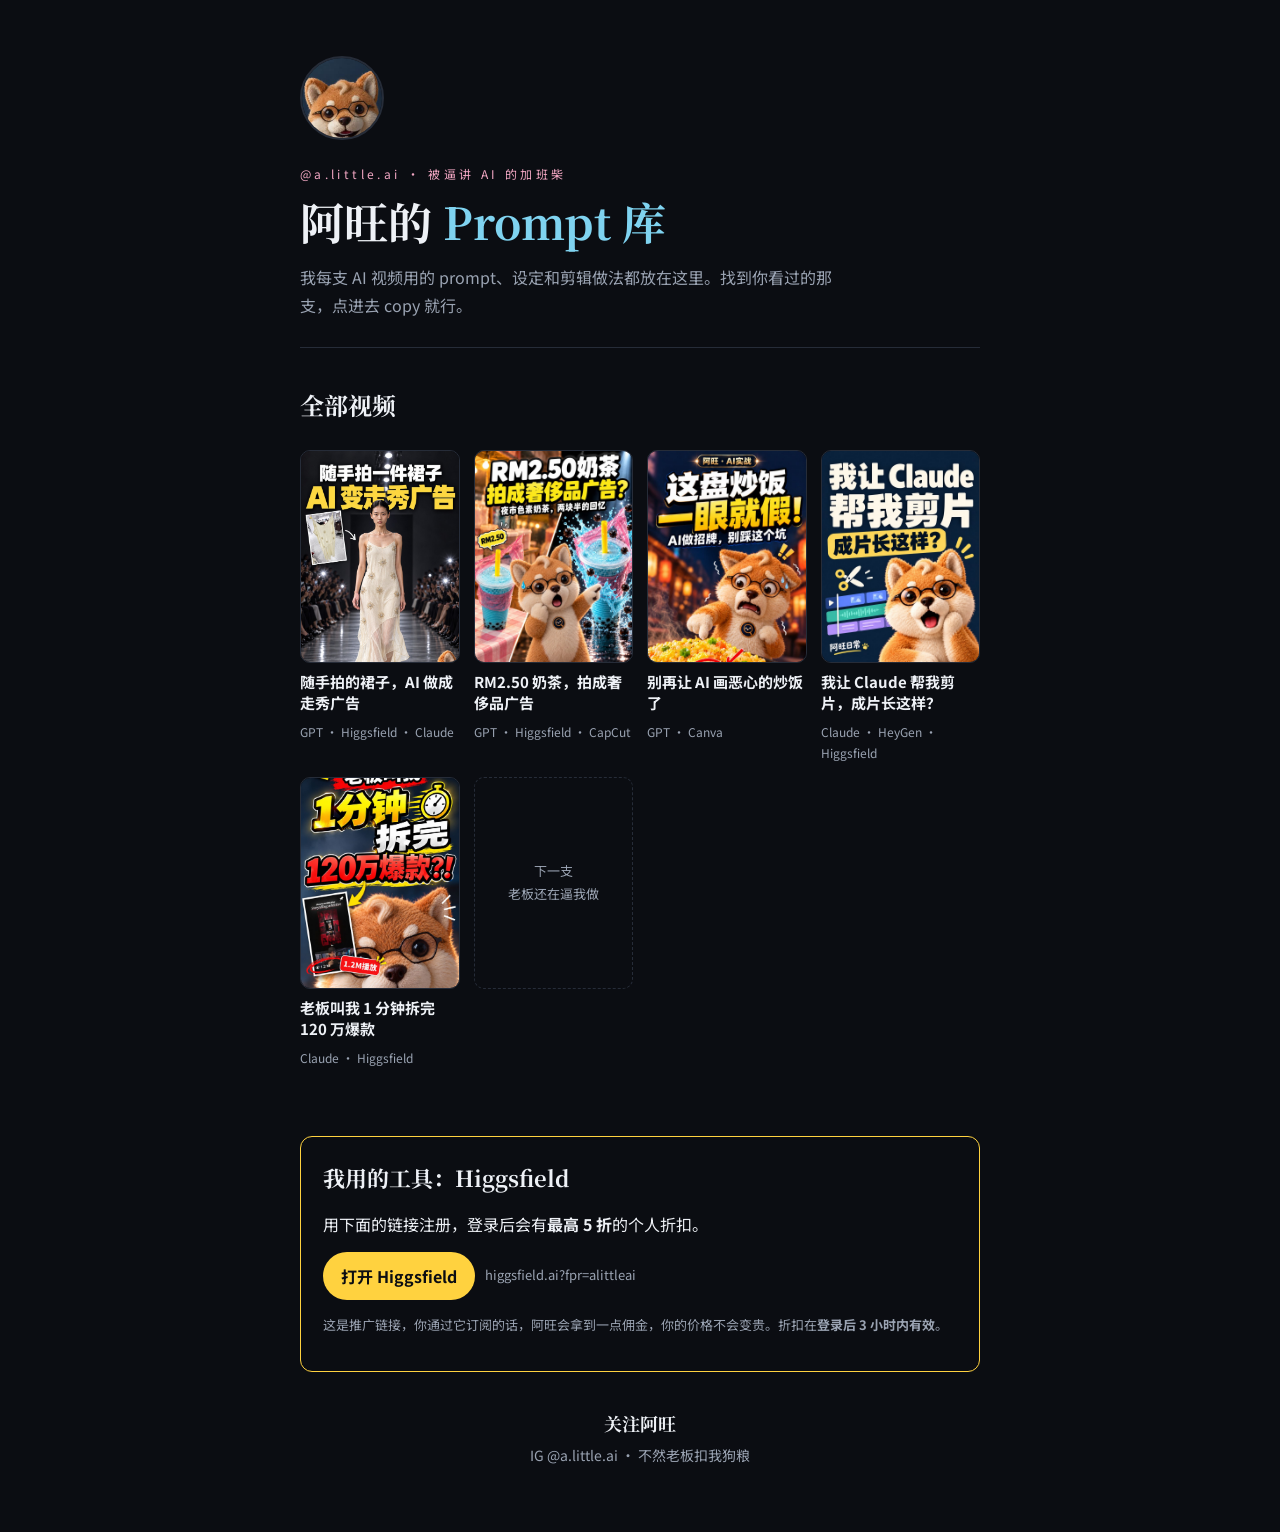
==== index.html @ aad86fa4 "Swap viral poster for runway poster in home share image Co-Authored-By: Claude Opus 5.5 <noreply@ant" ====
<!doctype html>
<html lang="zh-Hans">
<head>
<meta charset="utf-8">
<meta name="viewport" content="width=device-width, initial-scale=1, viewport-fit=cover">
<title>阿旺的 Prompt 库</title>
<meta name="description" content="阿旺每支 AI 视频的完整 prompt、设定和做法，直接 copy 就能用">
<meta property="og:title" content="阿旺的 Prompt 库">
<meta property="og:description" content="阿旺每支 AI 视频的完整 prompt、设定和做法，直接 copy 就能用">
<meta property="og:image" content="https://alittleai.github.io/assets/og-home-v2.jpg">
<meta property="og:image:width" content="1080">
<meta property="og:image:height" content="1350">
<link rel="icon" href="assets/awang.jpg">
<link rel="preconnect" href="https://fonts.googleapis.com">
<link rel="stylesheet" href="https://fonts.googleapis.com/css2?family=Noto+Serif+SC:wght@400;700&family=Noto+Sans+SC:wght@400;500;700&family=JetBrains+Mono:wght@400&display=swap">
<link rel="stylesheet" href="assets/style.css">
</head>
<body>
<div class="wrap">
<header>
  <img class="hero-av" src="assets/awang.jpg" alt="阿旺">
  <div class="eyebrow" style="margin-top:16px;text-transform:none">@a.little.ai · 被逼讲 AI 的加班柴</div>
  <h1>阿旺的 <em>Prompt 库</em></h1>
  <p class="lede">我每支 AI 视频用的 prompt、设定和剪辑做法都放在这里。找到你看过的那支，点进去 copy 就行。</p>
</header>
<section style="border-bottom:none">
  <h2>全部视频</h2>
  <div class="grid">
    <a class="card" href="runway/">
      <img src="assets/runway-cover.jpg" alt="随手拍一件裙子，AI 变走秀广告封面" style="object-position:top">
      <b>随手拍的裙子，AI 做成走秀广告</b>
      <span>GPT · Higgsfield · Claude</span>
    </a>
    <a class="card" href="milktea/">
      <img src="assets/milktea-cover.jpg" alt="RM2.50 奶茶拍成奢侈品广告封面">
      <b>RM2.50 奶茶，拍成奢侈品广告</b>
      <span>GPT · Higgsfield · CapCut</span>
    </a>
    <a class="card" href="friedrice/">
      <img src="assets/friedrice-cover.jpg" alt="这盘炒饭一眼就假封面">
      <b>别再让 AI 画恶心的炒饭了</b>
      <span>GPT · Canva</span>
    </a>
    <a class="card" href="cut/">
      <img src="assets/cut-cover-v2.jpg" alt="我让 Claude 帮我剪片，成片长这样？封面">
      <b>我让 Claude 帮我剪片，成片长这样？</b>
      <span>Claude · HeyGen · Higgsfield</span>
    </a>
    <a class="card" href="viral/">
      <img src="assets/viral-cover.jpg" alt="老板叫我1分钟拆完120万爆款封面">
      <b>老板叫我 1 分钟拆完 120 万爆款</b>
      <span>Claude · Higgsfield</span>
    </a>
    <div class="soon">下一支<br>老板还在逼我做</div>
  </div>
</section>
<div class="deal">
  <h2>我用的工具：Higgsfield</h2>
  <p>用下面的链接注册，登录后会有<b>最高 5 折</b>的个人折扣。</p>
  <div class="link-row">
    <a href="https://higgsfield.ai?fpr=alittleai" target="_blank" rel="noopener">打开 Higgsfield</a>
    <span class="small">higgsfield.ai?fpr=alittleai</span>
  </div>
  <p class="small">这是推广链接，你通过它订阅的话，阿旺会拿到一点佣金，你的价格不会变贵。折扣在<b>登录后 3 小时内有效</b>。</p>
</div>
<footer>
  <strong>关注阿旺</strong>
  IG @a.little.ai · 不然老板扣我狗粮
</footer>
</div>
</body>
</html>
---- assets/style.css ----
/* Layout: single reading column, dark "black studio" ground, steps as a real 1→4 sequence, prompts as copyable code panels */
:root{
  --bg:#0b0d12;          /* black studio */
  --panel:#141821;
  --line:#262c38;
  --fg:#eef1f6;
  --muted:#9aa3b2;
  --blue:#7fd3f0;        /* the sky-blue 色素 */
  --pink:#f2a7c3;        /* pasar malam plastic bag */
  --yellow:#ffd23f;      /* yellow straw */
  --serif:"Noto Serif SC","Songti SC",serif;
  --sans:"Noto Sans SC","PingFang SC","Microsoft YaHei",system-ui,sans-serif;
  --mono:"JetBrains Mono",ui-monospace,Menlo,Consolas,monospace;
  color-scheme:dark;
}
*{box-sizing:border-box}
body{background:var(--bg);color:var(--fg);font-family:var(--sans);font-size:16px;line-height:1.75;
  padding-left:max(16px,env(safe-area-inset-left,0px));padding-right:max(16px,env(safe-area-inset-right,0px));padding-block:0 56px}
.wrap{max-width:680px;margin:0 auto}
header{padding-block:48px 28px;border-bottom:1px solid var(--line);
  background:linear-gradient(to bottom, transparent 0, transparent 100%)}
.eyebrow{font-size:12px;letter-spacing:.28em;color:var(--pink);text-transform:uppercase}
h1{font-family:var(--serif);font-weight:700;font-size:clamp(30px,7vw,44px);line-height:1.25;margin:10px 0 14px;text-wrap:balance}
h1 em{font-style:normal;color:var(--blue)}
.lede{color:var(--muted);margin:0;max-width:34em}
.flow{display:flex;flex-wrap:wrap;gap:8px;margin-top:20px}
.flow span{font-size:13px;padding:4px 12px;border:1px solid var(--line);border-radius:999px;color:var(--fg)}
.flow span.arrow{border:none;color:var(--muted);padding-inline:0}
section{padding-block:36px 8px;border-bottom:1px solid var(--line)}
.step{display:flex;align-items:baseline;gap:14px}
.num{font-family:var(--serif);font-size:34px;color:var(--yellow);line-height:1;min-width:1.2em}
h2{font-family:var(--serif);font-size:24px;margin:0;text-wrap:balance}
.body{margin-left:calc(1.2em * 34 / 16 + 14px)}
@media (max-width:480px){.body{margin-left:0}}
p{margin:12px 0}
ul{margin:10px 0;padding-left:1.2em}
li{margin:4px 0}
.muted{color:var(--muted)}
.chips{display:flex;flex-wrap:wrap;gap:8px;margin:14px 0}
.chip{font-family:var(--mono);font-size:13px;padding:4px 10px;background:var(--panel);border:1px solid var(--line);border-radius:6px}
.chip b{color:var(--yellow);font-weight:400}
.order{display:grid;gap:8px;margin:14px 0;padding:0;list-style:none}
.order li{display:flex;gap:10px;align-items:baseline;margin:0}
.order code{font-family:var(--mono);font-size:13px;color:var(--blue);min-width:5.5em}
.prompt{margin:16px 0 8px;border:1px solid var(--line);border-radius:10px;background:var(--panel);min-width:0}
.prompt-head{display:flex;justify-content:space-between;align-items:center;gap:12px;padding:10px 14px;border-bottom:1px solid var(--line)}
.prompt-head span{font-size:13px;color:var(--muted)}
.copy{font:inherit;font-size:13px;padding:6px 14px;border-radius:999px;border:1px solid var(--blue);background:transparent;color:var(--blue);cursor:pointer}
.copy:hover{background:var(--blue);color:var(--bg)}
.copy:focus-visible{outline:2px solid var(--yellow);outline-offset:2px}
.copy.done{background:var(--blue);color:var(--bg)}
pre{margin:0;padding:14px;overflow-x:auto;white-space:pre-wrap;word-break:break-word;font-family:var(--mono);font-size:12.5px;line-height:1.6;color:#d6dbe4;max-height:340px;overflow-y:auto}
.note{border-left:2px solid var(--pink);padding:2px 0 2px 14px;color:var(--muted);margin:16px 0}
.deal{margin-top:36px;padding:22px;border:1px solid var(--yellow);border-radius:12px}
.deal h2{font-size:22px}
.link-row{display:flex;flex-wrap:wrap;gap:10px;align-items:center;margin:14px 0}
.link-row a{color:var(--bg);background:var(--yellow);text-decoration:none;padding:10px 18px;border-radius:999px;font-weight:700}
.link-row a:focus-visible{outline:2px solid var(--fg);outline-offset:2px}
.small{font-size:13px;color:var(--muted)}
footer{padding-top:36px;text-align:center;color:var(--muted);font-size:14px}
footer strong{font-family:var(--serif);color:var(--fg);font-size:18px;display:block;margin-bottom:4px}
@media (prefers-reduced-motion:reduce){*{transition:none!important}}

.top{display:flex;align-items:center;gap:10px;padding-block:18px 0;text-decoration:none;color:var(--fg)}
.top img{width:36px;height:36px;border-radius:50%}
.top span{font-family:var(--serif);font-weight:700}
.top small{color:var(--muted);font-size:13px;margin-left:auto}
.grid{display:grid;grid-template-columns:repeat(auto-fill,minmax(150px,1fr));gap:14px;margin:24px 0}
.card{display:flex;flex-direction:column;gap:8px;text-decoration:none;color:var(--fg);min-width:0}
.card img{width:100%;aspect-ratio:3/4;object-fit:cover;border-radius:10px;border:1px solid var(--line);max-width:100%}
.card b{font-size:15px;line-height:1.4}
.card span{font-size:12px;color:var(--muted)}
.card:hover img{border-color:var(--blue)}
.card:focus-visible{outline:2px solid var(--yellow);outline-offset:4px;border-radius:10px}
.soon{display:flex;align-items:center;justify-content:center;aspect-ratio:3/4;border:1px dashed var(--line);border-radius:10px;color:var(--muted);font-size:13px;text-align:center;padding:12px}
.hero-av{width:84px;height:84px;border-radius:50%;border:2px solid var(--line)}
.shot{display:block;width:100%;height:auto;border-radius:10px;border:1px solid var(--line);margin:16px 0 6px}
.cap{font-size:13px;color:var(--muted);margin:0 0 8px}
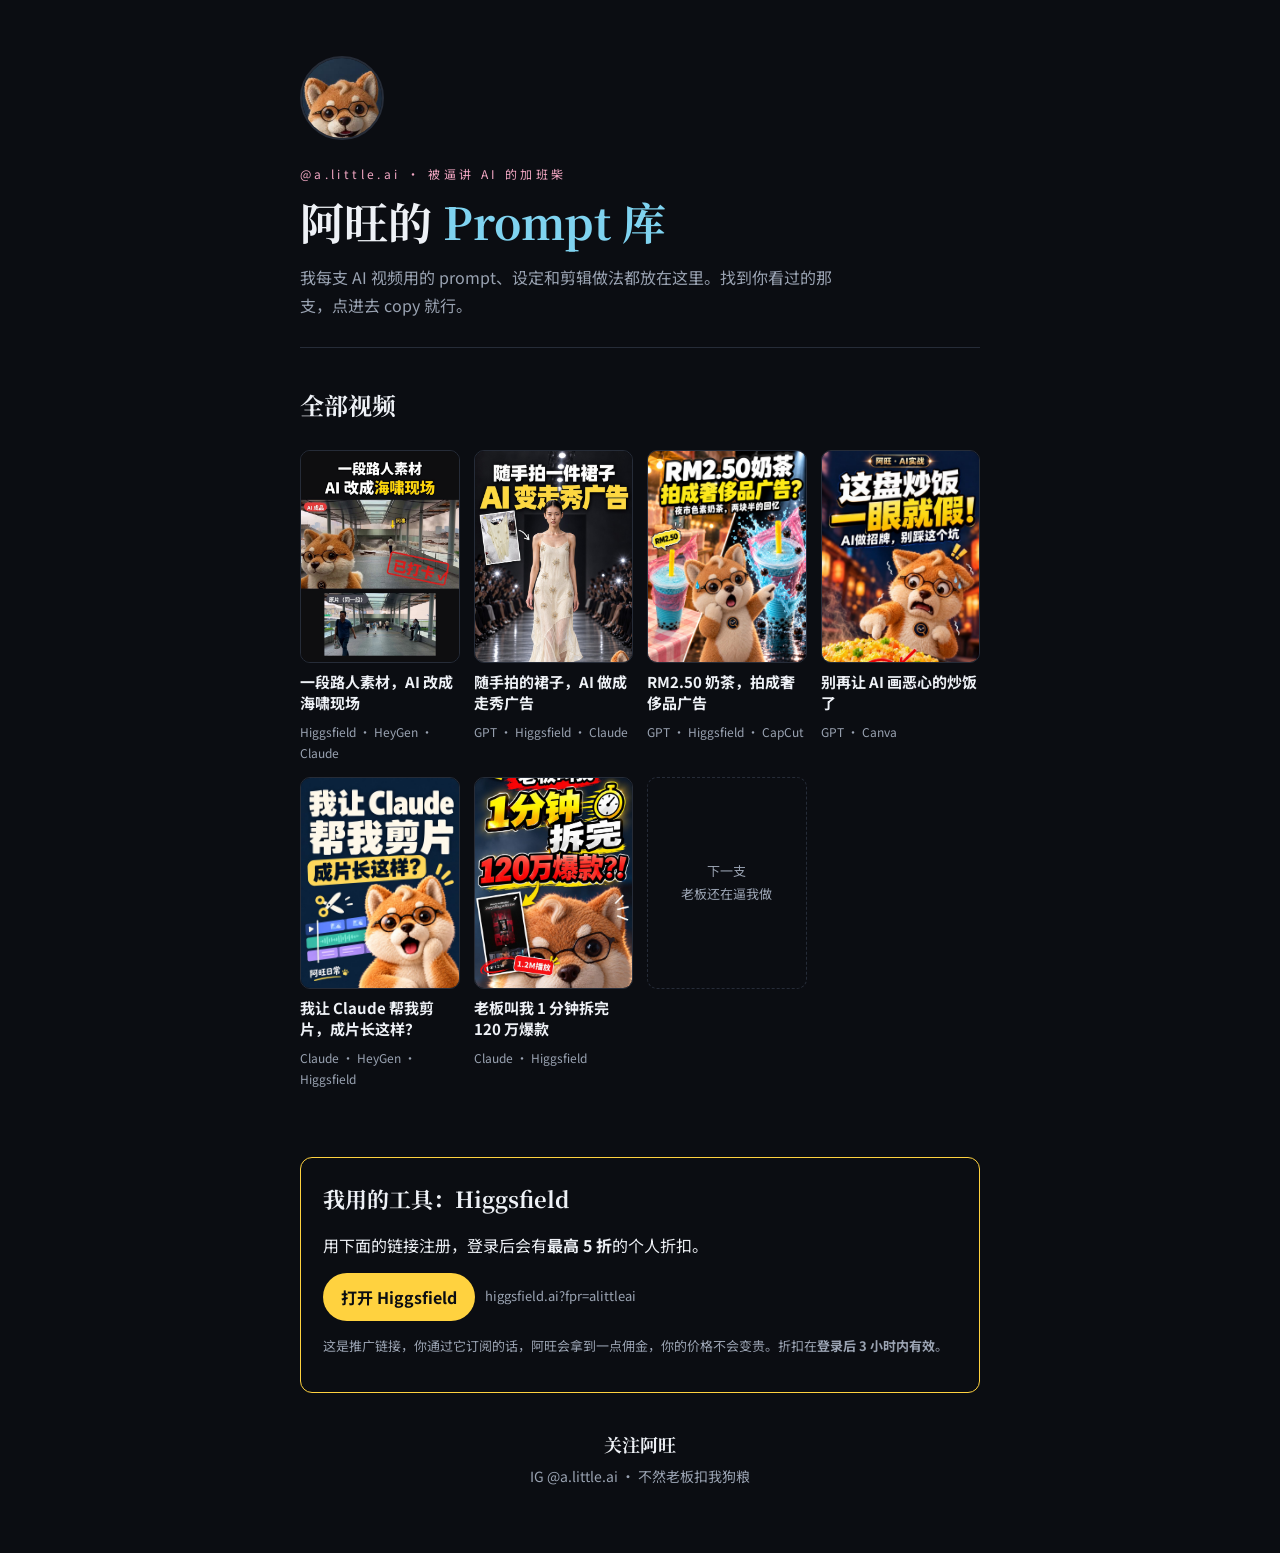
==== commit 3dc02a6c: "Add tsunami page and home card Co-Authored-By: Claude Opus 5.5 <noreply@anthropic.com> Claude-Sessio" ====
--- a/index.html
+++ b/index.html
@@ -26,6 +26,11 @@
 <section style="border-bottom:none">
   <h2>全部视频</h2>
   <div class="grid">
+    <a class="card" href="tsunami/">
+      <img src="assets/tsunami-cover.jpg" alt="一段路人素材，AI 改成海啸现场封面">
+      <b>一段路人素材，AI 改成海啸现场</b>
+      <span>Higgsfield · HeyGen · Claude</span>
+    </a>
     <a class="card" href="runway/">
       <img src="assets/runway-cover.jpg" alt="随手拍一件裙子，AI 变走秀广告封面" style="object-position:top">
       <b>随手拍的裙子，AI 做成走秀广告</b>
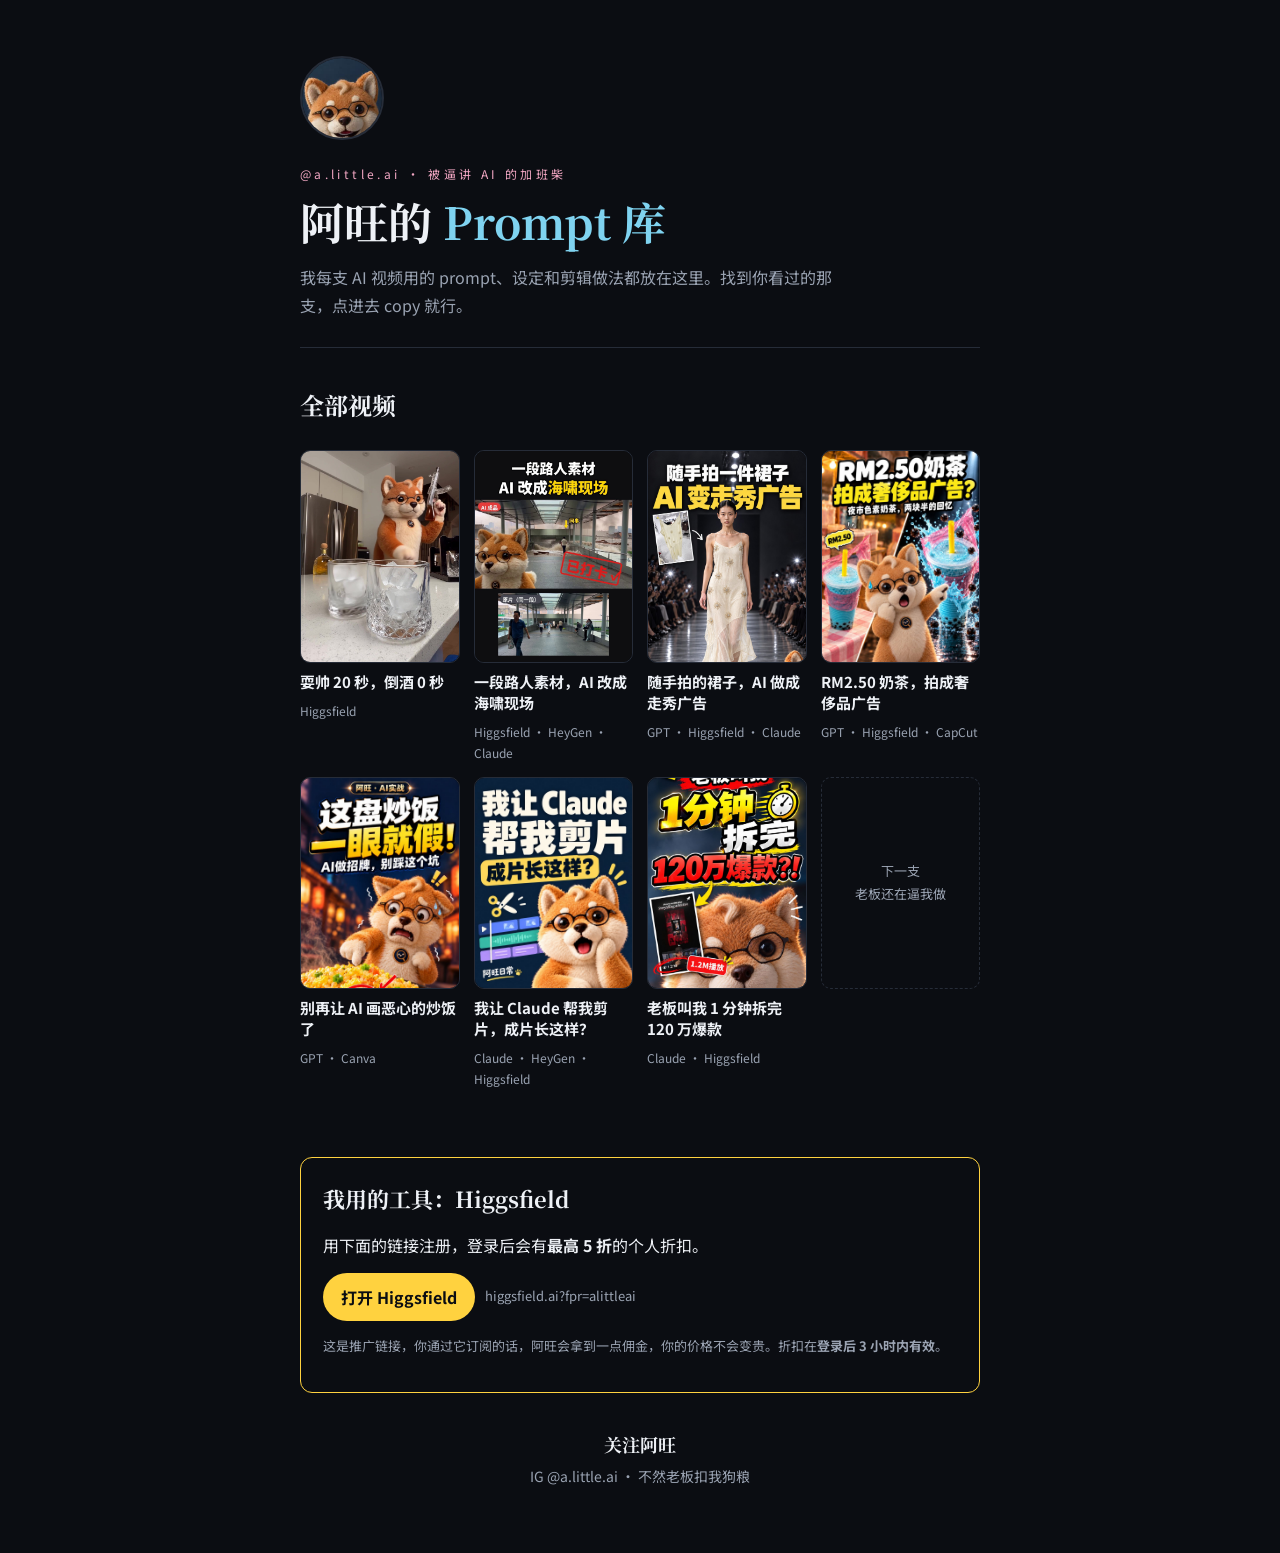
==== commit a34fc5f5: "Add bartender page and home card Co-Authored-By: Claude Opus 5.5 <noreply@anthropic.com> Claude-Sess" ====
--- a/index.html
+++ b/index.html
@@ -26,6 +26,11 @@
 <section style="border-bottom:none">
   <h2>全部视频</h2>
   <div class="grid">
+    <a class="card" href="bartender/">
+      <img src="assets/bartender-cover.jpg" alt="耍帅 20 秒，倒酒 0 秒封面">
+      <b>耍帅 20 秒，倒酒 0 秒</b>
+      <span>Higgsfield</span>
+    </a>
     <a class="card" href="tsunami/">
       <img src="assets/tsunami-cover.jpg" alt="一段路人素材，AI 改成海啸现场封面">
       <b>一段路人素材，AI 改成海啸现场</b>
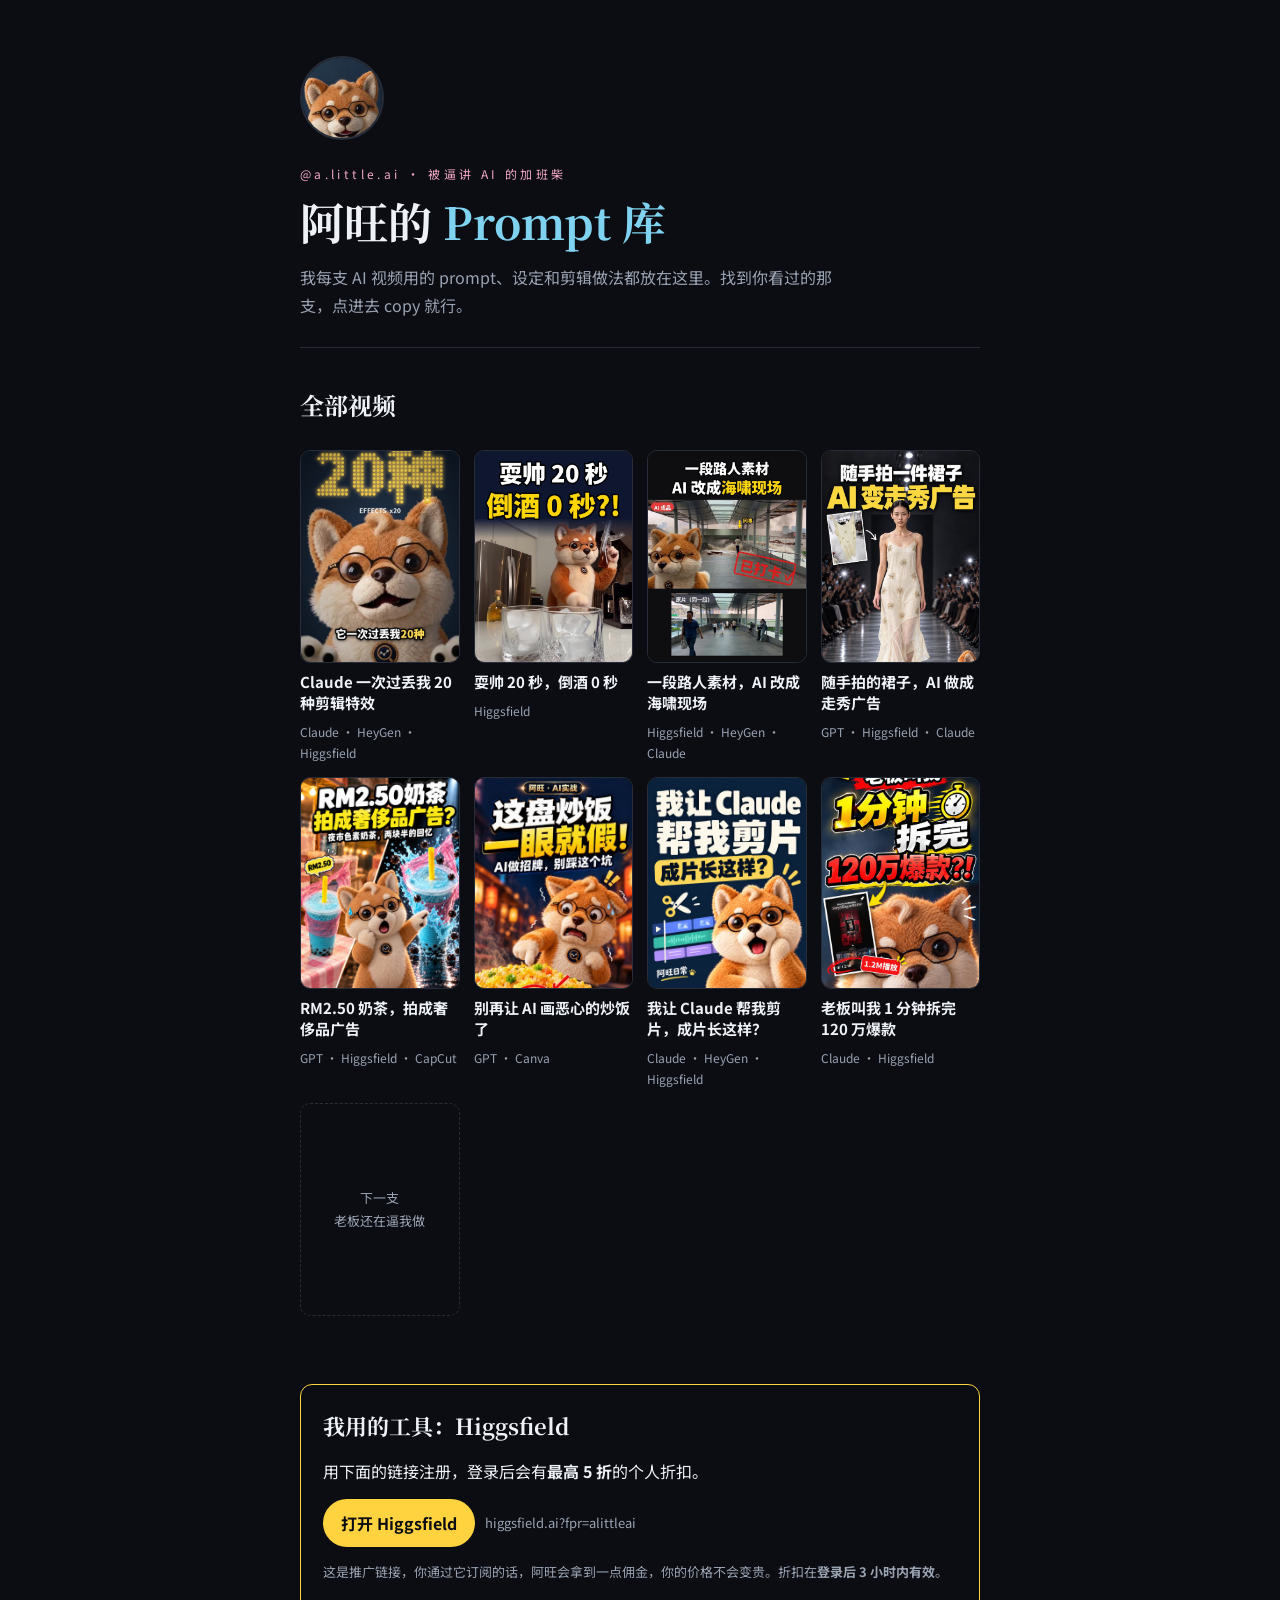
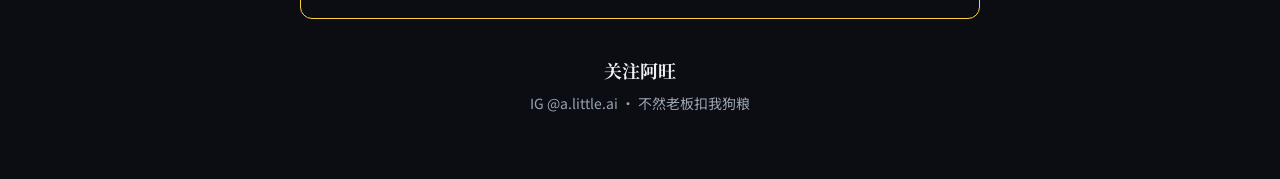
==== commit 44370b6b: "Add effects page and home card Co-Authored-By: Claude Opus 5.5 <noreply@anthropic.com> Claude-Sessio" ====
--- a/index.html
+++ b/index.html
@@ -26,6 +26,11 @@
 <section style="border-bottom:none">
   <h2>全部视频</h2>
   <div class="grid">
+    <a class="card" href="effects/">
+      <img src="assets/effects-cover.jpg" alt="Claude 一次过丢我 20 种剪辑特效封面">
+      <b>Claude 一次过丢我 20 种剪辑特效</b>
+      <span>Claude · HeyGen · Higgsfield</span>
+    </a>
     <a class="card" href="bartender/">
       <img src="assets/bartender-cover.jpg" alt="耍帅 20 秒，倒酒 0 秒封面">
       <b>耍帅 20 秒，倒酒 0 秒</b>
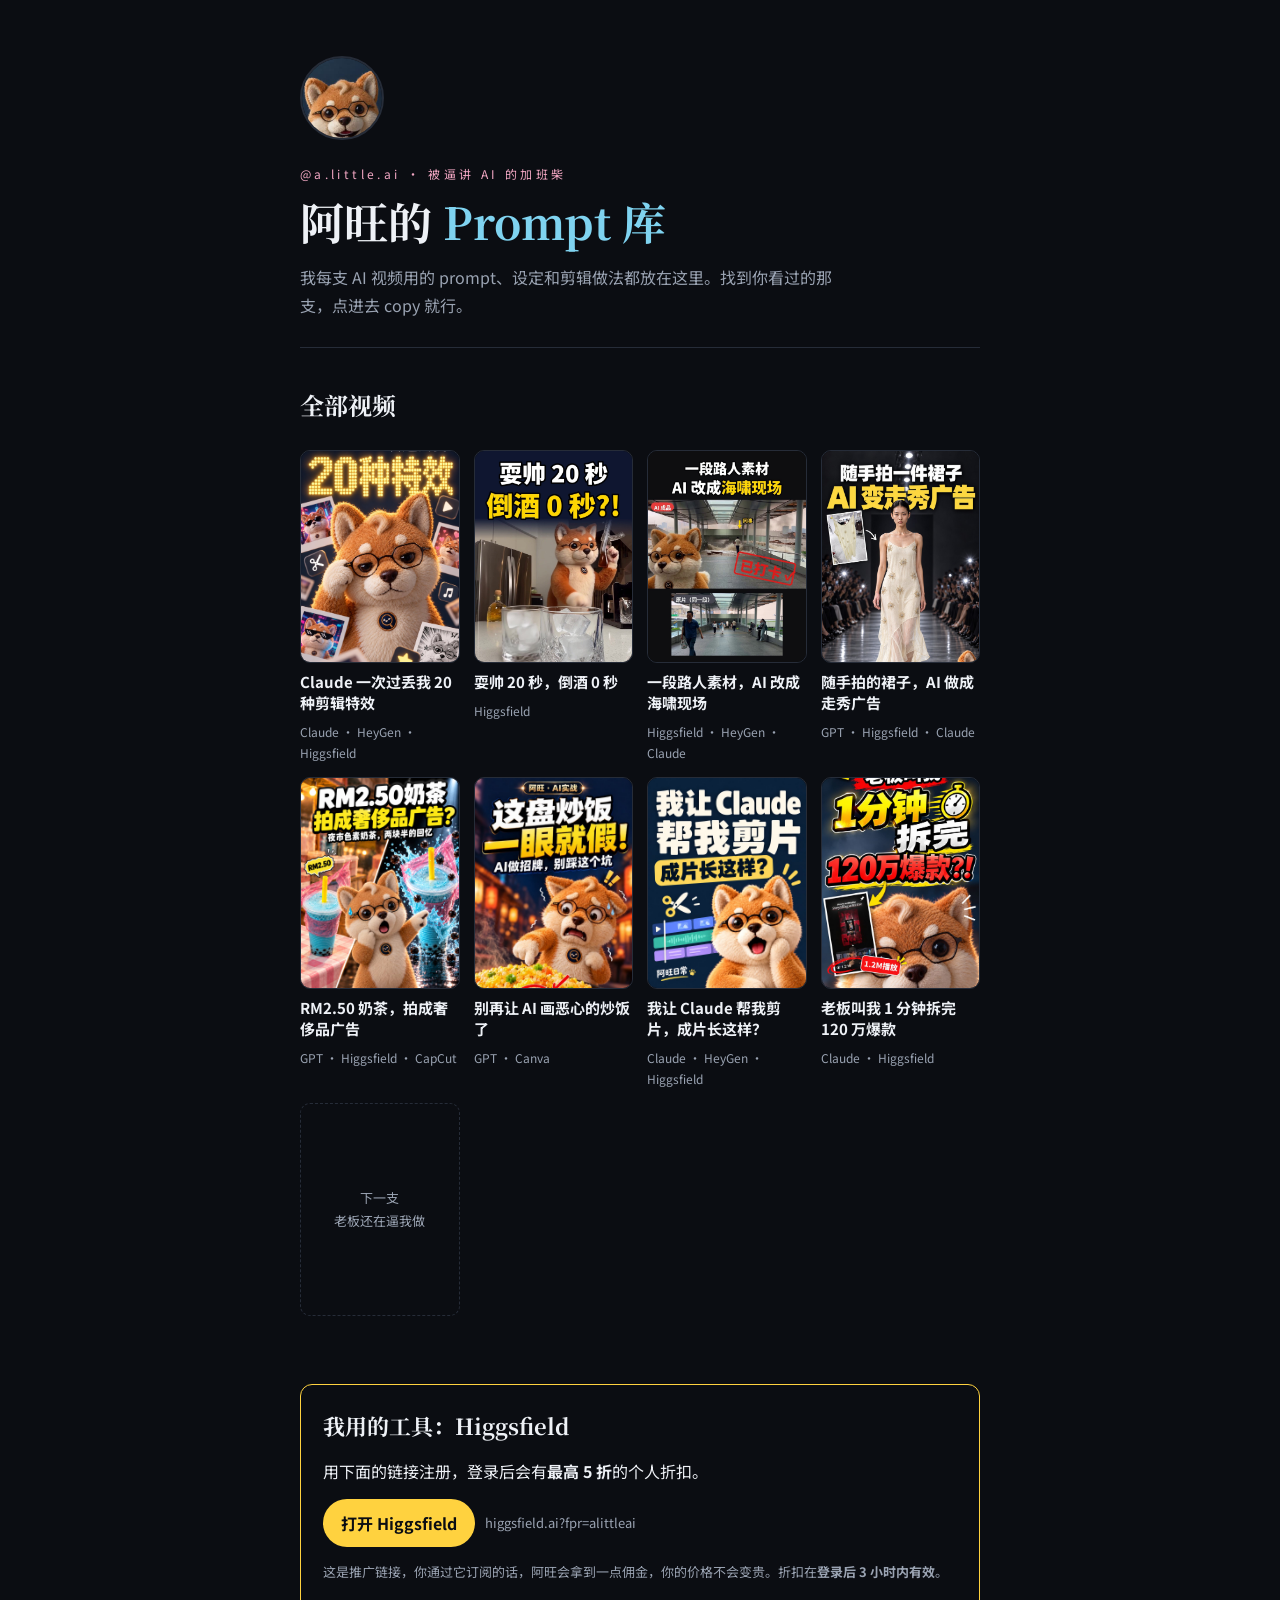
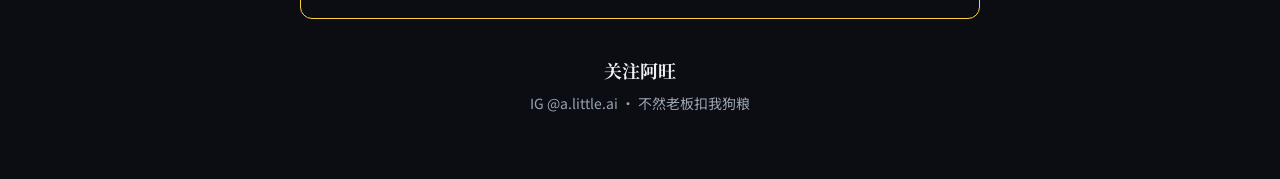
==== commit 1950cb5c: "effects: focus on Claude editing, new cover Co-Authored-By: Claude Opus 5.5 <noreply@anthropic.com> " ====
--- a/index.html
+++ b/index.html
@@ -27,7 +27,7 @@
   <h2>全部视频</h2>
   <div class="grid">
     <a class="card" href="effects/">
-      <img src="assets/effects-cover.jpg" alt="Claude 一次过丢我 20 种剪辑特效封面">
+      <img src="assets/effects-cover-v2.jpg" alt="Claude 一次过丢我 20 种剪辑特效封面">
       <b>Claude 一次过丢我 20 种剪辑特效</b>
       <span>Claude · HeyGen · Higgsfield</span>
     </a>
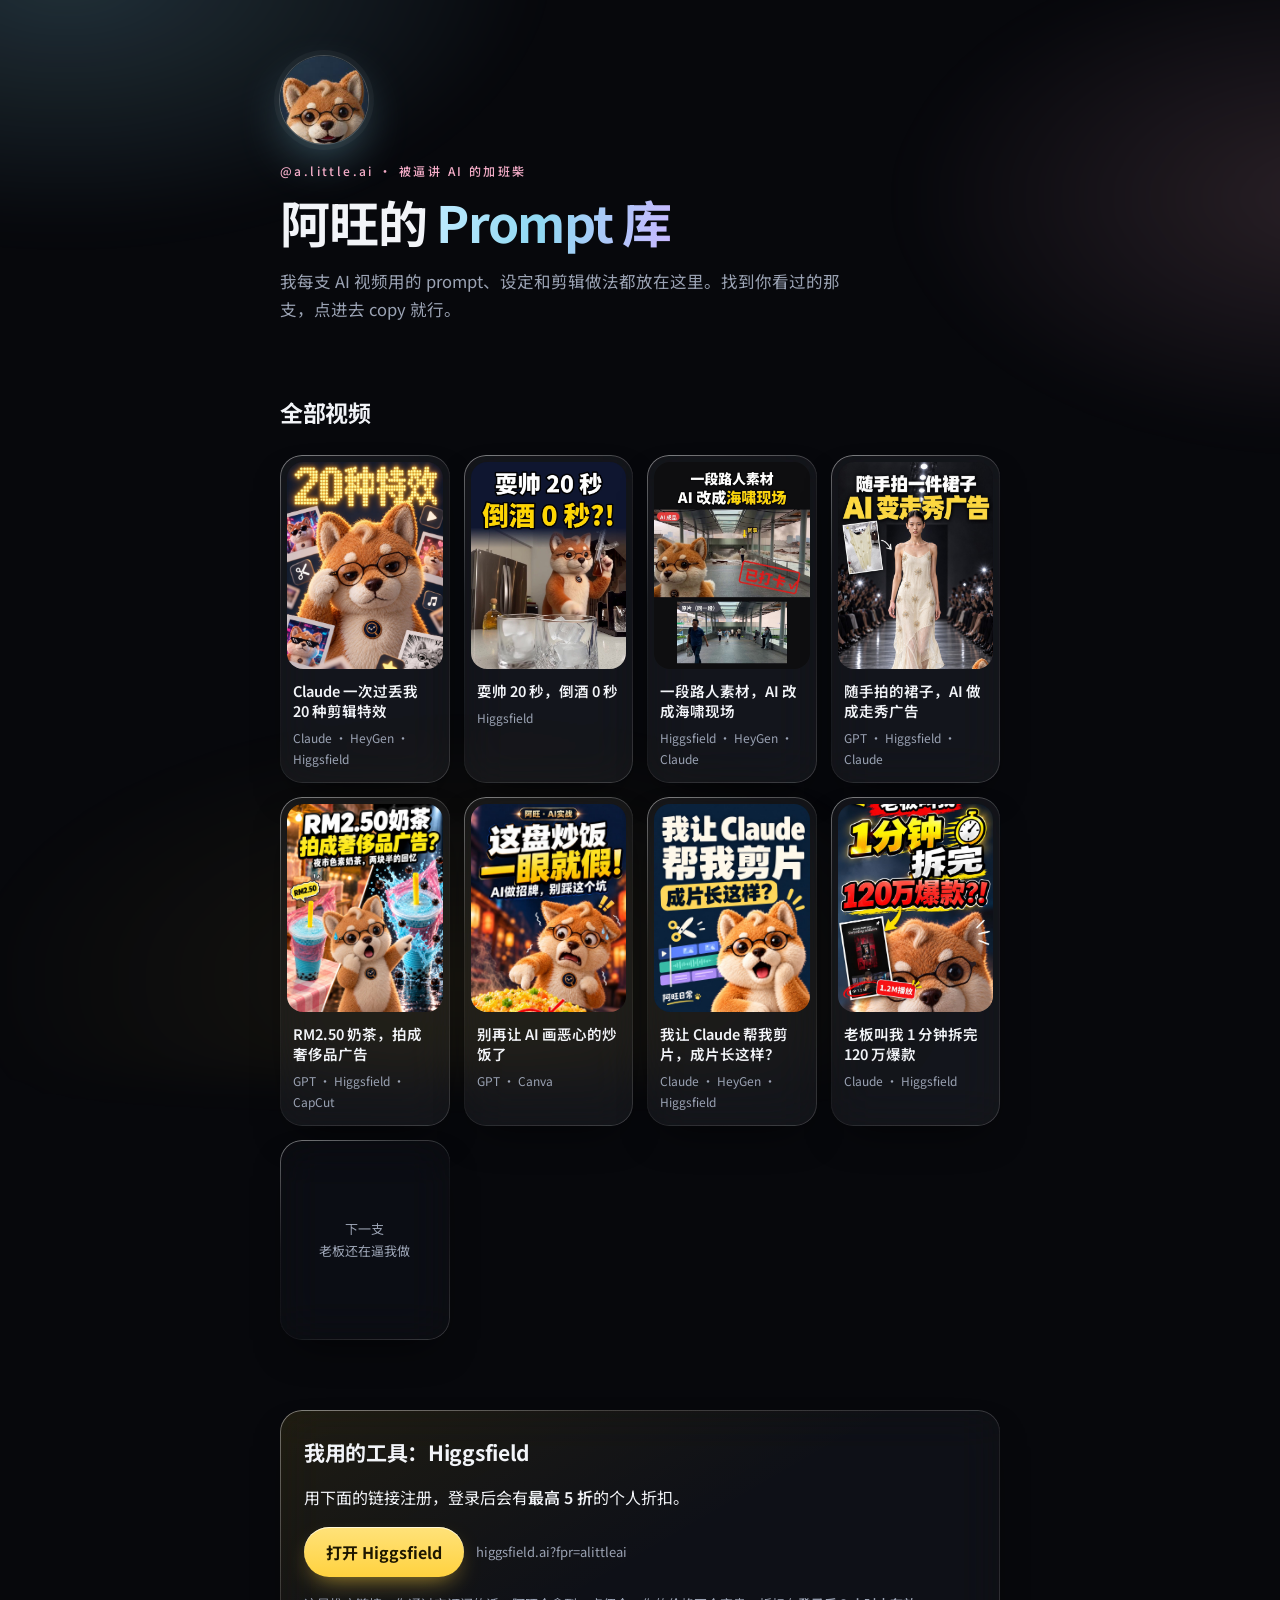
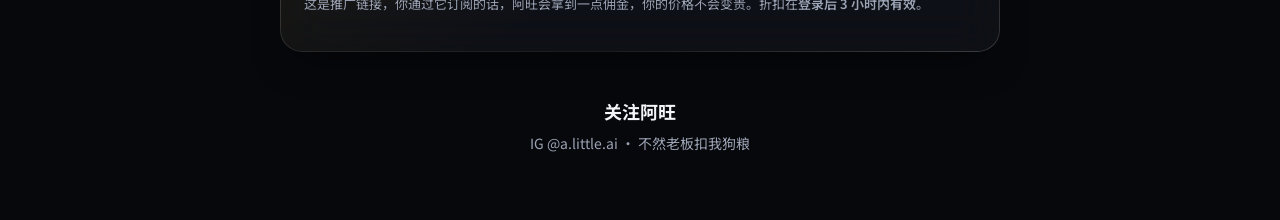
==== commit 033584e9: "Update home share image with all 8 covers Co-Authored-By: Claude Opus 5.5 <noreply@anthropic.com> Cl" ====
--- a/index.html
+++ b/index.html
@@ -7,7 +7,7 @@
 <meta name="description" content="阿旺每支 AI 视频的完整 prompt、设定和做法，直接 copy 就能用">
 <meta property="og:title" content="阿旺的 Prompt 库">
 <meta property="og:description" content="阿旺每支 AI 视频的完整 prompt、设定和做法，直接 copy 就能用">
-<meta property="og:image" content="https://alittleai.github.io/assets/og-home-v2.jpg">
+<meta property="og:image" content="https://alittleai.github.io/assets/og-home-v3.jpg">
 <meta property="og:image:width" content="1080">
 <meta property="og:image:height" content="1350">
 <link rel="icon" href="assets/awang.jpg">
--- a/assets/style.css
+++ b/assets/style.css
@@ -1,78 +1,154 @@
-/* Layout: single reading column, dark "black studio" ground, steps as a real 1→4 sequence, prompts as copyable code panels */
+/* 阿旺的 Prompt 库 — dark studio + iOS-style liquid glass.
+   One reading column. Glass is used only on things you touch or read closely:
+   the top bar, video cards, prompt panels, step badges, the deal box. */
 :root{
-  --bg:#0b0d12;          /* black studio */
-  --panel:#141821;
-  --line:#262c38;
-  --fg:#eef1f6;
-  --muted:#9aa3b2;
-  --blue:#7fd3f0;        /* the sky-blue 色素 */
-  --pink:#f2a7c3;        /* pasar malam plastic bag */
-  --yellow:#ffd23f;      /* yellow straw */
+  --bg:#07080c;
+  --fg:#f2f4f8;
+  --muted:#9ba3b4;
+  --blue:#8fd8f2;
+  --pink:#f4adc8;
+  --yellow:#ffd23f;
+  --glass:rgba(255,255,255,.055);
+  --glass-hi:rgba(255,255,255,.09);
+  --edge:rgba(255,255,255,.10);
+  --blur:blur(22px) saturate(170%);
+  --shadow:0 1px 0 rgba(255,255,255,.14) inset, 0 -1px 0 rgba(255,255,255,.03) inset, 0 18px 40px -18px rgba(0,0,0,.7);
+  --r:22px;
   --serif:"Noto Serif SC","Songti SC",serif;
-  --sans:"Noto Sans SC","PingFang SC","Microsoft YaHei",system-ui,sans-serif;
-  --mono:"JetBrains Mono",ui-monospace,Menlo,Consolas,monospace;
+  --sans:-apple-system,BlinkMacSystemFont,"SF Pro Text","PingFang SC","Noto Sans SC","Microsoft YaHei",system-ui,sans-serif;
+  --mono:"JetBrains Mono",ui-monospace,"SF Mono",Menlo,Consolas,monospace;
   color-scheme:dark;
 }
 *{box-sizing:border-box}
-body{background:var(--bg);color:var(--fg);font-family:var(--sans);font-size:16px;line-height:1.75;
-  padding-left:max(16px,env(safe-area-inset-left,0px));padding-right:max(16px,env(safe-area-inset-right,0px));padding-block:0 56px}
-.wrap{max-width:680px;margin:0 auto}
-header{padding-block:48px 28px;border-bottom:1px solid var(--line);
-  background:linear-gradient(to bottom, transparent 0, transparent 100%)}
-.eyebrow{font-size:12px;letter-spacing:.28em;color:var(--pink);text-transform:uppercase}
-h1{font-family:var(--serif);font-weight:700;font-size:clamp(30px,7vw,44px);line-height:1.25;margin:10px 0 14px;text-wrap:balance}
-h1 em{font-style:normal;color:var(--blue)}
-.lede{color:var(--muted);margin:0;max-width:34em}
-.flow{display:flex;flex-wrap:wrap;gap:8px;margin-top:20px}
-.flow span{font-size:13px;padding:4px 12px;border:1px solid var(--line);border-radius:999px;color:var(--fg)}
-.flow span.arrow{border:none;color:var(--muted);padding-inline:0}
-section{padding-block:36px 8px;border-bottom:1px solid var(--line)}
-.step{display:flex;align-items:baseline;gap:14px}
-.num{font-family:var(--serif);font-size:34px;color:var(--yellow);line-height:1;min-width:1.2em}
-h2{font-family:var(--serif);font-size:24px;margin:0;text-wrap:balance}
-.body{margin-left:calc(1.2em * 34 / 16 + 14px)}
-@media (max-width:480px){.body{margin-left:0}}
+html{background:var(--bg)}
+body{margin:0;background:transparent;color:var(--fg);font-family:var(--sans);font-size:16px;line-height:1.75;
+  -webkit-font-smoothing:antialiased;
+  padding-left:max(16px,env(safe-area-inset-left,0px));padding-right:max(16px,env(safe-area-inset-right,0px));padding-block:0 64px}
+
+/* Ambient light behind the glass: three soft, slow-moving color fields */
+body::before{content:"";position:fixed;inset:-20%;z-index:-1;pointer-events:none;
+  background:
+    radial-gradient(38% 30% at 18% 12%, rgba(143,216,242,.20), transparent 70%),
+    radial-gradient(34% 28% at 88% 30%, rgba(244,173,200,.14), transparent 70%),
+    radial-gradient(40% 30% at 40% 92%, rgba(255,210,63,.07), transparent 70%);
+  filter:blur(20px);animation:drift 28s ease-in-out infinite alternate}
+@keyframes drift{to{transform:translate3d(3%,-2%,0) scale(1.05)}}
+
+/* Liquid-glass surface + light-catching edge (bright top-left, fading out) */
+.glass,.top,.card,.prompt,.deal,.soon{position:relative;background:var(--glass);
+  -webkit-backdrop-filter:var(--blur);backdrop-filter:var(--blur);
+  border-radius:var(--r);box-shadow:var(--shadow)}
+.top::after,.card::after,.prompt::after,.deal::after,.soon::after{content:"";position:absolute;inset:0;border-radius:inherit;padding:1px;pointer-events:none;
+  background:linear-gradient(140deg,rgba(255,255,255,.38),rgba(255,255,255,.06) 32%,rgba(255,255,255,.02) 60%,rgba(255,255,255,.16));
+  -webkit-mask:linear-gradient(#000 0 0) content-box,linear-gradient(#000 0 0);
+  -webkit-mask-composite:xor;mask-composite:exclude}
+
+.wrap{max-width:720px;margin:0 auto}
+
+/* Top bar — floating glass pill that stays put while scrolling */
+.wrap:has(> .top){position:sticky;top:max(10px,env(safe-area-inset-top,0px));z-index:20;padding-top:12px}
+.top{display:flex;align-items:center;gap:10px;padding:7px 16px 7px 7px;border-radius:999px;text-decoration:none;color:var(--fg);
+  background:rgba(13,15,20,.86);-webkit-backdrop-filter:blur(28px) saturate(180%);backdrop-filter:blur(28px) saturate(180%)}
+.top img{width:34px;height:34px;border-radius:50%}
+.top span{font-weight:600;font-size:15px;letter-spacing:-.01em}
+.top small{color:var(--muted);font-size:13px;margin-left:auto;transition:color .2s}
+.top:hover small{color:var(--fg)}
+
+/* Header */
+header{padding-block:56px 32px}
+.eyebrow{font-size:12px;letter-spacing:.2em;color:var(--pink);text-transform:uppercase;font-weight:500}
+h1{font-family:var(--sans);font-weight:700;font-size:clamp(32px,7.4vw,50px);line-height:1.15;letter-spacing:-.025em;margin:12px 0 16px;text-wrap:balance}
+h1 em{font-style:normal;background:linear-gradient(100deg,#bfeaff 0%,var(--blue) 45%,#c9b8ff 100%);
+  -webkit-background-clip:text;background-clip:text;color:transparent}
+.lede{color:var(--muted);margin:0;max-width:34em;font-size:16.5px}
+.flow{display:flex;flex-wrap:wrap;gap:8px;margin-top:24px;align-items:center}
+.flow span{font-size:13px;padding:5px 13px;border-radius:999px;color:var(--fg);background:var(--glass-hi);
+  box-shadow:0 0 0 1px var(--edge) inset,0 1px 0 rgba(255,255,255,.12) inset}
+.flow span.arrow{background:none;box-shadow:none;color:var(--muted);padding-inline:0}
+
+/* Steps */
+section{padding-block:36px 4px}
+.step{display:flex;align-items:center;gap:14px}
+.num{flex:none;width:40px;height:40px;display:grid;place-items:center;border-radius:50%;
+  font-family:var(--sans);font-weight:700;font-size:17px;color:var(--yellow);
+  background:linear-gradient(160deg,rgba(255,210,63,.18),rgba(255,210,63,.04));
+  box-shadow:0 0 0 1px rgba(255,210,63,.28) inset,0 1px 0 rgba(255,255,255,.25) inset,0 8px 20px -8px rgba(255,210,63,.35)}
+h2{font-family:var(--sans);font-weight:700;font-size:23px;letter-spacing:-.015em;margin:0;text-wrap:balance}
+.body{margin-left:54px}
+@media (max-width:520px){.body{margin-left:0}}
 p{margin:12px 0}
 ul{margin:10px 0;padding-left:1.2em}
-li{margin:4px 0}
+li{margin:5px 0}
+li::marker{color:var(--muted)}
+b{font-weight:600}
 .muted{color:var(--muted)}
-.chips{display:flex;flex-wrap:wrap;gap:8px;margin:14px 0}
-.chip{font-family:var(--mono);font-size:13px;padding:4px 10px;background:var(--panel);border:1px solid var(--line);border-radius:6px}
+
+/* Settings chips */
+.chips{display:flex;flex-wrap:wrap;gap:8px;margin:16px 0}
+.chip{font-family:var(--mono);font-size:12.5px;padding:5px 11px;border-radius:10px;background:var(--glass-hi);
+  box-shadow:0 0 0 1px var(--edge) inset,0 1px 0 rgba(255,255,255,.1) inset}
 .chip b{color:var(--yellow);font-weight:400}
-.order{display:grid;gap:8px;margin:14px 0;padding:0;list-style:none}
-.order li{display:flex;gap:10px;align-items:baseline;margin:0}
+code.chip{padding:2px 8px;border-radius:7px}
+.order{display:grid;gap:8px;margin:16px 0;padding:0;list-style:none}
+.order li{display:flex;gap:12px;align-items:baseline;margin:0}
 .order code{font-family:var(--mono);font-size:13px;color:var(--blue);min-width:5.5em}
-.prompt{margin:16px 0 8px;border:1px solid var(--line);border-radius:10px;background:var(--panel);min-width:0}
-.prompt-head{display:flex;justify-content:space-between;align-items:center;gap:12px;padding:10px 14px;border-bottom:1px solid var(--line)}
+
+/* Prompt panels */
+.prompt{margin:18px 0 10px;min-width:0;overflow:hidden;border-radius:18px;background:rgba(255,255,255,.045)}
+.prompt-head{display:flex;justify-content:space-between;align-items:center;gap:12px;padding:10px 10px 10px 16px;
+  border-bottom:1px solid rgba(255,255,255,.07);background:rgba(255,255,255,.035)}
 .prompt-head span{font-size:13px;color:var(--muted)}
-.copy{font:inherit;font-size:13px;padding:6px 14px;border-radius:999px;border:1px solid var(--blue);background:transparent;color:var(--blue);cursor:pointer}
-.copy:hover{background:var(--blue);color:var(--bg)}
+.copy{flex:none;font:inherit;font-size:13px;font-weight:600;padding:6px 16px;border-radius:999px;border:0;cursor:pointer;
+  color:#06222c;background:linear-gradient(180deg,#c6efff,var(--blue));
+  box-shadow:0 1px 0 rgba(255,255,255,.7) inset,0 6px 16px -6px rgba(143,216,242,.6);transition:transform .15s,filter .2s}
+.copy:hover{filter:brightness(1.07)}
+.copy:active{transform:scale(.96)}
 .copy:focus-visible{outline:2px solid var(--yellow);outline-offset:2px}
-.copy.done{background:var(--blue);color:var(--bg)}
-pre{margin:0;padding:14px;overflow-x:auto;white-space:pre-wrap;word-break:break-word;font-family:var(--mono);font-size:12.5px;line-height:1.6;color:#d6dbe4;max-height:340px;overflow-y:auto}
-.note{border-left:2px solid var(--pink);padding:2px 0 2px 14px;color:var(--muted);margin:16px 0}
-.deal{margin-top:36px;padding:22px;border:1px solid var(--yellow);border-radius:12px}
-.deal h2{font-size:22px}
-.link-row{display:flex;flex-wrap:wrap;gap:10px;align-items:center;margin:14px 0}
-.link-row a{color:var(--bg);background:var(--yellow);text-decoration:none;padding:10px 18px;border-radius:999px;font-weight:700}
+.copy.done{background:linear-gradient(180deg,#d9fbe4,#8be3a8);color:#0a2614}
+pre{margin:0;padding:16px;overflow-x:auto;white-space:pre-wrap;word-break:break-word;font-family:var(--mono);font-size:12.5px;line-height:1.65;color:#d9dee8;max-height:340px;overflow-y:auto;
+  scrollbar-width:thin;scrollbar-color:rgba(255,255,255,.18) transparent}
+
+.note{position:relative;padding:12px 16px 12px 18px;color:#c3c9d6;margin:16px 0;border-radius:14px;background:rgba(244,173,200,.06);
+  box-shadow:0 0 0 1px rgba(244,173,200,.14) inset}
+.note::before{content:"";position:absolute;left:0;top:12px;bottom:12px;width:3px;border-radius:3px;background:var(--pink)}
+
+/* Deal box — warm-tinted glass */
+.deal{margin-top:44px;padding:24px;background:linear-gradient(150deg,rgba(255,210,63,.10),rgba(255,255,255,.035) 55%)}
+.deal h2{font-size:21px}
+.link-row{display:flex;flex-wrap:wrap;gap:12px;align-items:center;margin:16px 0}
+.link-row a{color:#1d1600;background:linear-gradient(180deg,#ffe27a,var(--yellow));text-decoration:none;padding:11px 22px;border-radius:999px;font-weight:700;
+  box-shadow:0 1px 0 rgba(255,255,255,.7) inset,0 10px 24px -10px rgba(255,210,63,.7);transition:transform .15s,filter .2s}
+.link-row a:hover{filter:brightness(1.05)}
+.link-row a:active{transform:scale(.97)}
 .link-row a:focus-visible{outline:2px solid var(--fg);outline-offset:2px}
 .small{font-size:13px;color:var(--muted)}
-footer{padding-top:36px;text-align:center;color:var(--muted);font-size:14px}
-footer strong{font-family:var(--serif);color:var(--fg);font-size:18px;display:block;margin-bottom:4px}
-@media (prefers-reduced-motion:reduce){*{transition:none!important}}
 
-.top{display:flex;align-items:center;gap:10px;padding-block:18px 0;text-decoration:none;color:var(--fg)}
-.top img{width:36px;height:36px;border-radius:50%}
-.top span{font-family:var(--serif);font-weight:700}
-.top small{color:var(--muted);font-size:13px;margin-left:auto}
-.grid{display:grid;grid-template-columns:repeat(auto-fill,minmax(150px,1fr));gap:14px;margin:24px 0}
-.card{display:flex;flex-direction:column;gap:8px;text-decoration:none;color:var(--fg);min-width:0}
-.card img{width:100%;aspect-ratio:3/4;object-fit:cover;border-radius:10px;border:1px solid var(--line);max-width:100%}
-.card b{font-size:15px;line-height:1.4}
-.card span{font-size:12px;color:var(--muted)}
-.card:hover img{border-color:var(--blue)}
-.card:focus-visible{outline:2px solid var(--yellow);outline-offset:4px;border-radius:10px}
-.soon{display:flex;align-items:center;justify-content:center;aspect-ratio:3/4;border:1px dashed var(--line);border-radius:10px;color:var(--muted);font-size:13px;text-align:center;padding:12px}
-.hero-av{width:84px;height:84px;border-radius:50%;border:2px solid var(--line)}
-.shot{display:block;width:100%;height:auto;border-radius:10px;border:1px solid var(--line);margin:16px 0 6px}
+footer{padding-top:44px;text-align:center;color:var(--muted);font-size:14px}
+footer strong{color:var(--fg);font-size:18px;font-weight:700;letter-spacing:-.01em;display:block;margin-bottom:4px}
+
+/* Home */
+.hero-av{width:88px;height:88px;border-radius:50%;display:block;
+  box-shadow:0 0 0 1px rgba(255,255,255,.18),0 0 0 6px rgba(255,255,255,.04),0 18px 50px -10px rgba(143,216,242,.45)}
+.grid{display:grid;grid-template-columns:repeat(auto-fill,minmax(155px,1fr));gap:14px;margin:22px 0}
+.card{display:flex;flex-direction:column;gap:6px;padding:7px 7px 14px;text-decoration:none;color:var(--fg);min-width:0;
+  transition:transform .35s cubic-bezier(.2,.8,.2,1),background .3s}
+.card img{width:100%;aspect-ratio:3/4;object-fit:cover;border-radius:16px;max-width:100%;display:block;margin-bottom:6px}
+.card b{font-size:14.5px;line-height:1.4;padding-inline:6px;font-weight:600}
+.card span{font-size:12px;color:var(--muted);padding-inline:6px}
+.card:hover{transform:translateY(-4px);background:var(--glass-hi)}
+.card:active{transform:scale(.98)}
+.card:focus-visible{outline:2px solid var(--yellow);outline-offset:3px}
+.soon{display:flex;align-items:center;justify-content:center;min-height:200px;color:var(--muted);font-size:13px;text-align:center;padding:12px;
+  background:rgba(255,255,255,.025)}
+
+.shot{display:block;width:100%;height:auto;border-radius:16px;margin:18px 0 8px;box-shadow:0 0 0 1px var(--edge),0 18px 40px -18px rgba(0,0,0,.8)}
 .cap{font-size:13px;color:var(--muted);margin:0 0 8px}
+
+/* Fallbacks */
+@supports not ((backdrop-filter:blur(1px)) or (-webkit-backdrop-filter:blur(1px))){
+  .top,.card,.prompt,.deal,.soon{background:#151821}
+}
+@media (prefers-reduced-transparency:reduce){
+  .top,.card,.prompt,.deal,.soon{background:#151821;-webkit-backdrop-filter:none;backdrop-filter:none}
+}
+@media (prefers-reduced-motion:reduce){*{transition:none!important;animation:none!important}}
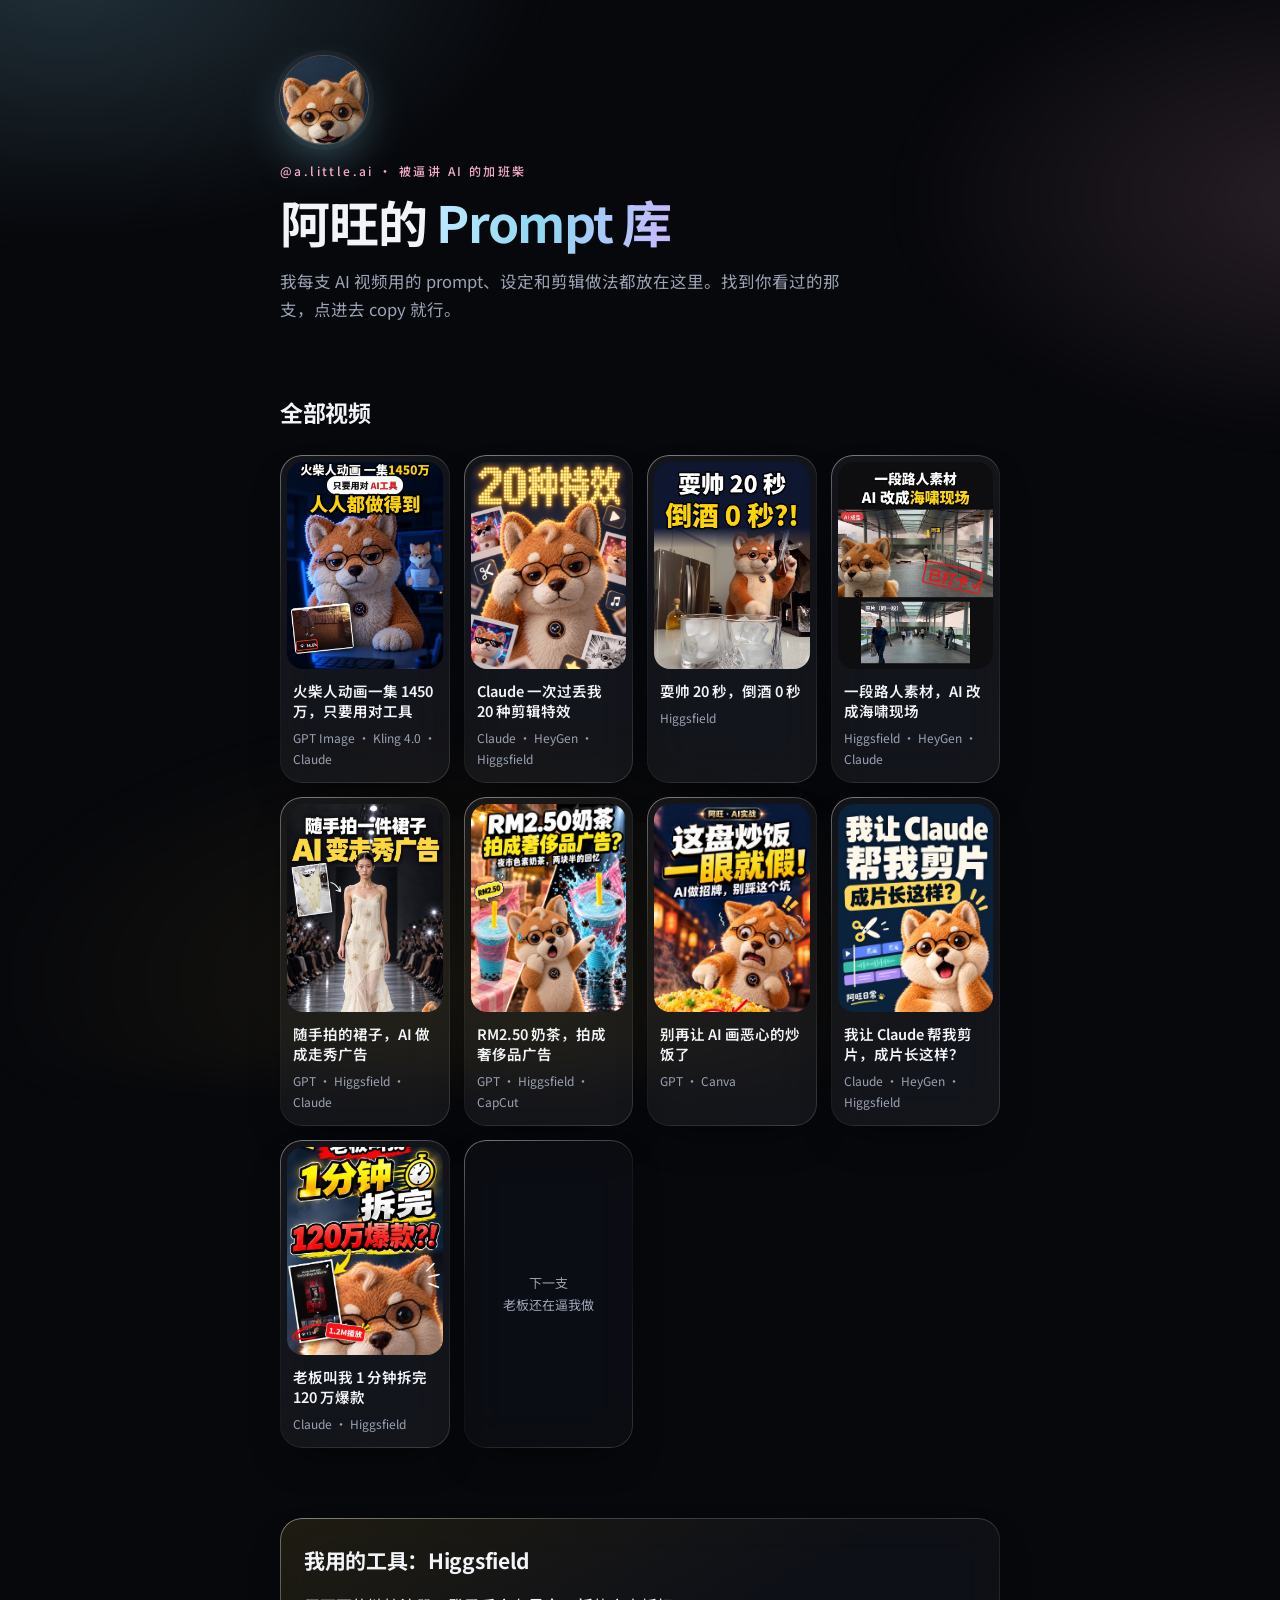
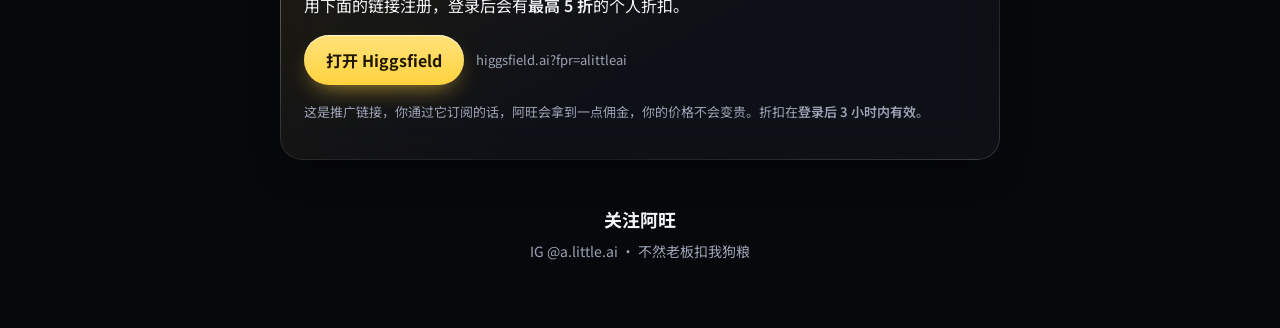
==== commit 3dc4e95c: "Add stickman page and home card Co-Authored-By: Claude Opus 5.5 <noreply@anthropic.com> Claude-Sessi" ====
--- a/index.html
+++ b/index.html
@@ -26,6 +26,11 @@
 <section style="border-bottom:none">
   <h2>全部视频</h2>
   <div class="grid">
+    <a class="card" href="stickman/">
+      <img src="assets/stickman-cover.jpg" alt="火柴人动画一集1450万，只要用对工具封面">
+      <b>火柴人动画一集 1450 万，只要用对工具</b>
+      <span>GPT Image · Kling 4.0 · Claude</span>
+    </a>
     <a class="card" href="effects/">
       <img src="assets/effects-cover-v2.jpg" alt="Claude 一次过丢我 20 种剪辑特效封面">
       <b>Claude 一次过丢我 20 种剪辑特效</b>
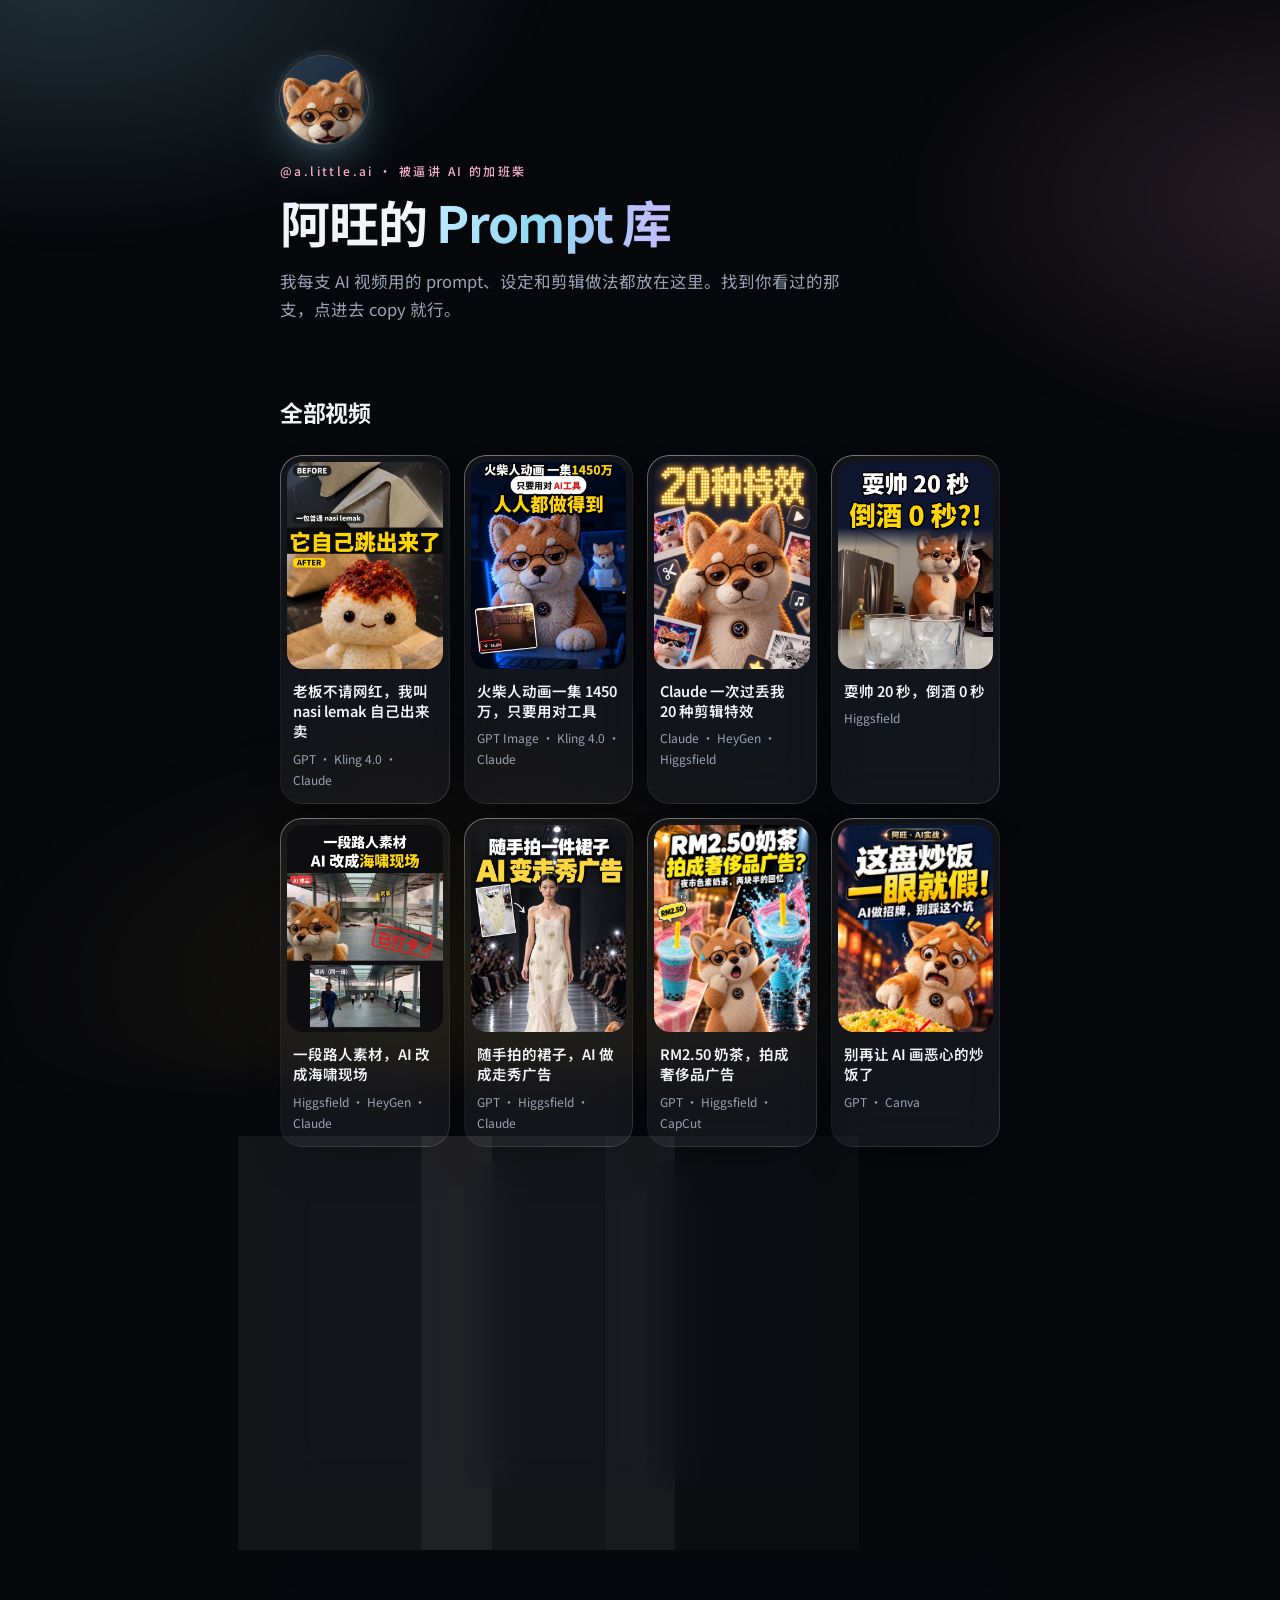
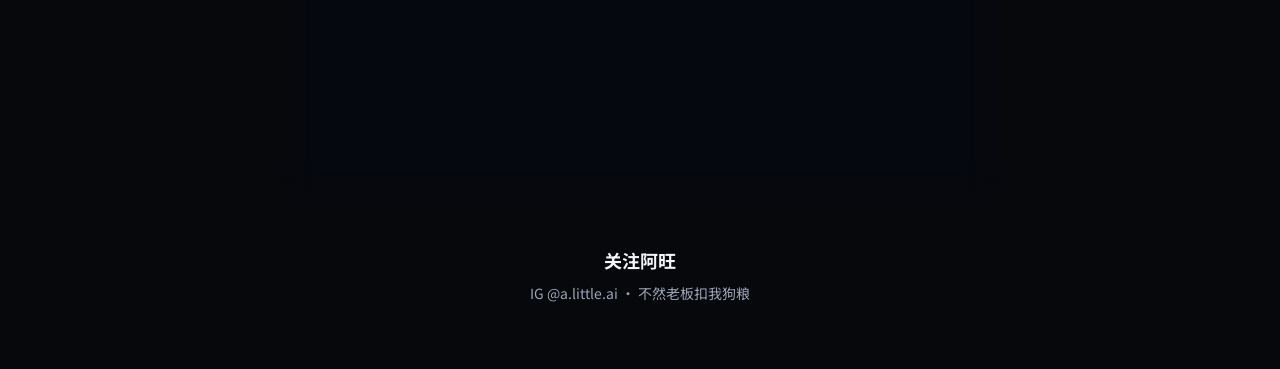
==== commit 410c7640: "Add nasilemak page and home card Co-Authored-By: Claude Opus 5.5 <noreply@anthropic.com> Claude-Sess" ====
--- a/index.html
+++ b/index.html
@@ -26,6 +26,11 @@
 <section style="border-bottom:none">
   <h2>全部视频</h2>
   <div class="grid">
+    <a class="card" href="nasilemak/">
+      <img src="assets/nasilemak-cover.jpg" alt="老板不请网红，我叫 nasi lemak 自己出来卖封面">
+      <b>老板不请网红，我叫 nasi lemak 自己出来卖</b>
+      <span>GPT · Kling 4.0 · Claude</span>
+    </a>
     <a class="card" href="stickman/">
       <img src="assets/stickman-cover.jpg" alt="火柴人动画一集1450万，只要用对工具封面">
       <b>火柴人动画一集 1450 万，只要用对工具</b>
